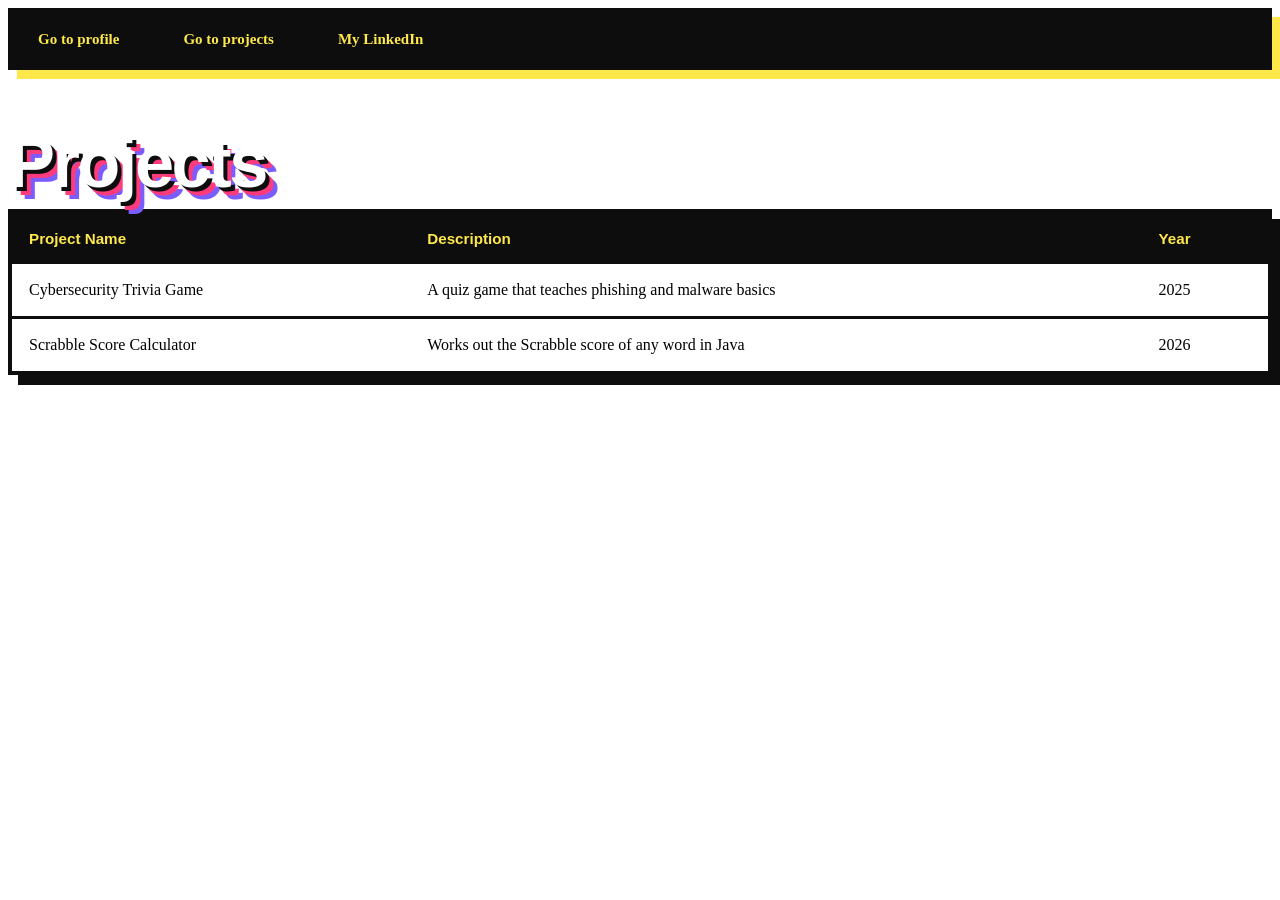
==== projects.html @ 195e0ac7 "Add files via upload" ====
<!DOCTYPE html>
<html lang="en">

<head>
    <meta charset="UTF-8">
    <meta name="viewport" content="width=device-width, initial-scale=1.0">
    <title>My Projects</title>
    <link href="profileStyle.css" rel="stylesheet">
</head>

<body>
    <nav>
        <ul>
            <li><a href="index.html">Go to profile</a></li>
            <li><a href="projects.html">Go to projects</a></li>
            <li><a href="https://www.linkedin.com/" target="_blank">My LinkedIn</a></li>
        </ul>
    </nav>

    <section>
        <h1>Projects</h1>
        <table>
            <thead>
                <tr>
                    <th>Project Name</th>
                    <th>Description</th>
                    <th>Year</th>
                </tr>
            </thead>
            <tbody>
                <tr>
                    <td>Cybersecurity Trivia Game</td>
                    <td>A quiz game that teaches phishing and malware basics</td>
                    <td>2025</td>
                </tr>
                <tr>
                    <td>Scrabble Score Calculator</td>
                    <td>Works out the Scrabble score of any word in Java</td>
                    <td>2026</td>
                </tr>
            </tbody>
        </table>
    </section>
</body>

</html>
---- profileStyle.css ----
Profilestyle · CSS
 
body {
    font-family: 'Space Grotesk', Arial, sans-serif;
    font-size: 17px;
    line-height: 1.6;
    max-width: 880px;
    margin: 0 auto;
    padding: 30px 30px 80px;
    color: #0D0D0D;
    background: linear-gradient(120deg, #FFE94A, #FF9F4A, #FF3B7B, #7B5CFF, #00E5C4, #FFE94A);
    background-size: 400% 400%;
    animation: drift 22s ease infinite;
}
 
@keyframes drift {
    0%   { background-position: 0% 50%; }
    50%  { background-position: 100% 50%; }
    100% { background-position: 0% 50%; }
}
 
nav {
    background-color: #0D0D0D;
    padding: 18px 26px;
    border: 4px solid #0D0D0D;
    box-shadow: 9px 9px 0 #FFE94A;
    margin-bottom: 60px;
}
 
nav a {
    color: #FFE94A;
    text-decoration: none;
    margin-right: 30px;
    font-weight: 700;
    font-size: 15px;
    display: inline-block;
    transition: transform 0.15s, color 0.15s;
}
 
nav a:hover {
    color: #00E5C4;
    transform: translateY(-3px) rotate(-3deg);
}
 
nav ul {
    list-style: none;
    padding: 0;
    margin: 0;
}
 
nav ul li {
    display: inline;
    margin-right: 30px;
}
 
h1 {
    font-family: 'Archivo Black', sans-serif;
    font-size: 4.4rem;
    line-height: 0.95;
    letter-spacing: -2.5px;
    margin: 0 0 12px;
    color: #FFFFFF;
    text-shadow:
        4px 4px 0 #0D0D0D,
        8px 8px 0 #FF3B7B,
        12px 12px 0 #7B5CFF;
    animation: pop 0.7s cubic-bezier(0.34, 1.6, 0.64, 1);
}
 
@keyframes pop {
    0%   { transform: scale(0.75) rotate(-4deg); opacity: 0; }
    100% { transform: scale(1) rotate(0deg); opacity: 1; }
}
 
h2 {
    font-size: 1.15rem;
    font-weight: 700;
    background-color: #0D0D0D;
    color: #00E5C4;
    display: inline-block;
    padding: 7px 18px;
    margin: 0 0 45px;
    transform: rotate(-2deg);
    box-shadow: 4px 4px 0 #FFFFFF;
}
 
h3, h4 {
    font-family: 'Archivo Black', sans-serif;
    font-size: 1.35rem;
    margin: 0 0 16px;
    color: #0D0D0D;
    display: inline-block;
    border-bottom: 5px solid #FF3B7B;
    padding-bottom: 2px;
}
 
p {
    background-color: #FFFFFF;
    border: 4px solid #0D0D0D;
    box-shadow: 10px 10px 0 #0D0D0D;
    padding: 28px 32px;
    margin-bottom: 34px;
    transform: rotate(-0.6deg);
}
 
div {
    background-color: #FFFFFF;
    border: 4px solid #0D0D0D;
    box-shadow: 10px 10px 0 #0D0D0D;
    padding: 26px 32px;
    margin-bottom: 34px;
    transition: transform 0.18s ease, box-shadow 0.18s ease;
}
 
div:nth-of-type(1) { transform: rotate(0.8deg); }
div:nth-of-type(2) { transform: rotate(-1deg); }
div:nth-of-type(3) { transform: rotate(0.6deg); }
div:nth-of-type(4) { transform: rotate(-0.5deg); }
 
div:hover {
    transform: rotate(0deg) scale(1.03);
    box-shadow: 16px 16px 0 #0D0D0D;
}
 
div:nth-of-type(1) h4 { border-bottom-color: #FF3B7B; }
div:nth-of-type(2) h4 { border-bottom-color: #00E5C4; }
div:nth-of-type(3) h4 { border-bottom-color: #7B5CFF; }
 
ul, ol {
    padding-left: 26px;
    margin: 0;
}
 
li {
    margin-bottom: 10px;
    font-weight: 500;
    transition: transform 0.15s;
}
 
li:hover {
    transform: translateX(8px);
}
 
li::marker {
    color: #FF3B7B;
    font-weight: 700;
    font-size: 1.1em;
}
 
table {
    width: 100%;
    border-collapse: separate;
    border-spacing: 0;
    background-color: #FFFFFF;
    border: 4px solid #0D0D0D;
    box-shadow: 10px 10px 0 #0D0D0D;
}
 
th {
    font-family: 'Archivo Black', sans-serif;
    background-color: #0D0D0D;
    color: #FFE94A;
    padding: 17px;
    text-align: left;
    font-size: 0.95rem;
}
 
td {
    padding: 17px;
    border-bottom: 3px solid #0D0D0D;
    font-weight: 500;
}
 
tr:last-child td {
    border-bottom: none;
}
 
tr:hover td {
    background-color: #FFE94A;
}
 
footer p {
    background: transparent;
    border: none;
    box-shadow: none;
    padding: 0;
    margin: 0;
    transform: none;
}
 
footer {
    margin-top: 65px;
    padding: 18px;
    background-color: #0D0D0D;
    color: #FFE94A;
    text-align: center;
    font-size: 14px;
    font-weight: 500;
    border: 4px solid #0D0D0D;
    box-shadow: 10px 10px 0 #FFFFFF;
    transform: rotate(0.4deg);
}
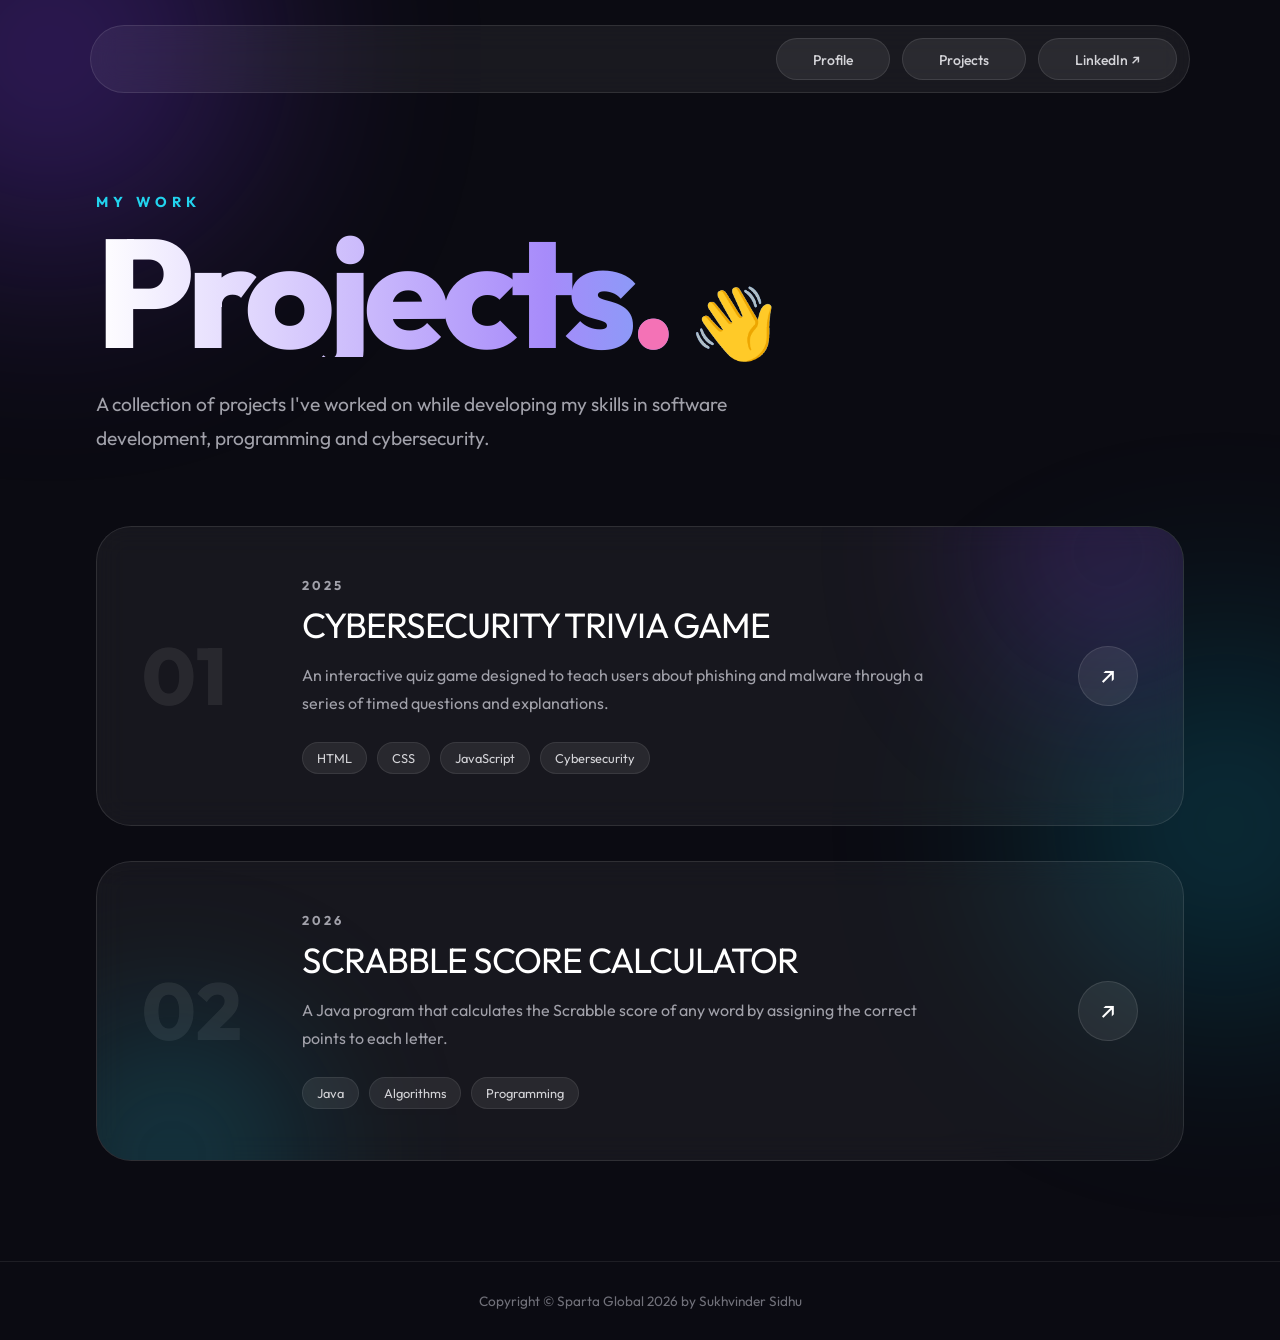
==== commit 2a03e125: "Update projects.html" ====
--- a/projects.html
+++ b/projects.html
@@ -4,43 +4,127 @@
 <head>
     <meta charset="UTF-8">
     <meta name="viewport" content="width=device-width, initial-scale=1.0">
+
+    <meta name="author" content="Sukhvinder Sidhu">
+    <meta name="description" content="Sukhvinder Sidhu's projects">
+
     <title>My Projects</title>
+
     <link href="profileStyle.css" rel="stylesheet">
 </head>
 
 <body>
+
+    <!-- Navigation -->
     <nav>
         <ul>
-            <li><a href="index.html">Go to profile</a></li>
-            <li><a href="projects.html">Go to projects</a></li>
-            <li><a href="https://www.linkedin.com/" target="_blank">My LinkedIn</a></li>
+            <li><a href="index.html">Profile</a></li>
+            <li><a href="projects.html">Projects</a></li>
+            <li>
+                <a href="https://www.linkedin.com/" target="_blank">
+                    LinkedIn ↗
+                </a>
+            </li>
         </ul>
     </nav>
 
-    <section>
-        <h1>Projects</h1>
-        <table>
-            <thead>
-                <tr>
-                    <th>Project Name</th>
-                    <th>Description</th>
-                    <th>Year</th>
-                </tr>
-            </thead>
-            <tbody>
-                <tr>
-                    <td>Cybersecurity Trivia Game</td>
-                    <td>A quiz game that teaches phishing and malware basics</td>
-                    <td>2025</td>
-                </tr>
-                <tr>
-                    <td>Scrabble Score Calculator</td>
-                    <td>Works out the Scrabble score of any word in Java</td>
-                    <td>2026</td>
-                </tr>
-            </tbody>
-        </table>
-    </section>
+
+    <!-- Projects Header -->
+    <header class="projects-header">
+
+        <p class="small-heading">MY WORK</p>
+
+        <h1>Projects<span>.</span></h1>
+
+        <p class="projects-intro">
+            A collection of projects I've worked on while developing
+            my skills in software development, programming and cybersecurity.
+        </p>
+
+    </header>
+
+
+    <!-- Projects -->
+    <main class="projects-container">
+
+        <!-- Project 1 -->
+        <article class="project-card cyber">
+
+            <div class="project-number">
+                01
+            </div>
+
+            <div class="project-content">
+
+                <p class="project-year">2025</p>
+
+                <h2>Cybersecurity Trivia Game</h2>
+
+                <p>
+                    An interactive quiz game designed to teach users
+                    about phishing and malware through a series of
+                    timed questions and explanations.
+                </p>
+
+                <div class="project-tags">
+                    <span>HTML</span>
+                    <span>CSS</span>
+                    <span>JavaScript</span>
+                    <span>Cybersecurity</span>
+                </div>
+
+            </div>
+
+            <div class="project-arrow">
+                ↗
+            </div>
+
+        </article>
+
+
+        <!-- Project 2 -->
+        <article class="project-card scrabble">
+
+            <div class="project-number">
+                02
+            </div>
+
+            <div class="project-content">
+
+                <p class="project-year">2026</p>
+
+                <h2>Scrabble Score Calculator</h2>
+
+                <p>
+                    A Java program that calculates the Scrabble score
+                    of any word by assigning the correct points to
+                    each letter.
+                </p>
+
+                <div class="project-tags">
+                    <span>Java</span>
+                    <span>Algorithms</span>
+                    <span>Programming</span>
+                </div>
+
+            </div>
+
+            <div class="project-arrow">
+                ↗
+            </div>
+
+        </article>
+
+    </main>
+
+
+    <!-- Footer -->
+    <footer>
+        <p>
+            Copyright &copy; Sparta Global 2026 by Sukhvinder Sidhu
+        </p>
+    </footer>
+
 </body>
 
-</html>+</html>
--- a/profileStyle.css
+++ b/profileStyle.css
@@ -1,204 +1,773 @@
-
-Profilestyle · CSS
- 
+@import url('https://fonts.googleapis.com/css2?family=Outfit:wght@300;400;500;600;700;800&display=swap');
+
+* {
+    margin: 0;
+    padding: 0;
+    box-sizing: border-box;
+}
+
 body {
-    font-family: 'Space Grotesk', Arial, sans-serif;
-    font-size: 17px;
-    line-height: 1.6;
-    max-width: 880px;
-    margin: 0 auto;
-    padding: 30px 30px 80px;
-    color: #0D0D0D;
-    background: linear-gradient(120deg, #FFE94A, #FF9F4A, #FF3B7B, #7B5CFF, #00E5C4, #FFE94A);
-    background-size: 400% 400%;
-    animation: drift 22s ease infinite;
-}
- 
-@keyframes drift {
-    0%   { background-position: 0% 50%; }
-    50%  { background-position: 100% 50%; }
-    100% { background-position: 0% 50%; }
-}
- 
+    font-family: 'Outfit', sans-serif;
+    background: #0b0b12;
+    color: white;
+    min-height: 100vh;
+    overflow-x: hidden;
+    position: relative;
+}
+
+/* Background blobs */
+
+body::before {
+    content: "";
+    position: fixed;
+    width: 400px;
+    height: 400px;
+    background: #7c3aed;
+    border-radius: 50%;
+    filter: blur(120px);
+    opacity: 0.35;
+    top: -150px;
+    left: -150px;
+    z-index: -1;
+}
+
+body::after {
+    content: "";
+    position: fixed;
+    width: 350px;
+    height: 350px;
+    background: #06b6d4;
+    border-radius: 50%;
+    filter: blur(120px);
+    opacity: 0.25;
+    right: -120px;
+    bottom: -100px;
+    z-index: -1;
+}
+
+
+/* =========================
+   NAVIGATION
+========================= */
+
 nav {
-    background-color: #0D0D0D;
-    padding: 18px 26px;
-    border: 4px solid #0D0D0D;
-    box-shadow: 9px 9px 0 #FFE94A;
-    margin-bottom: 60px;
-}
- 
+    width: 90%;
+    max-width: 1100px;
+    margin: 25px auto;
+
+    display: flex;
+    justify-content: flex-end;
+    gap: 12px;
+
+    padding: 12px;
+
+    background: rgba(255, 255, 255, 0.06);
+    border: 1px solid rgba(255, 255, 255, 0.1);
+    border-radius: 50px;
+
+    backdrop-filter: blur(15px);
+}
+
 nav a {
-    color: #FFE94A;
     text-decoration: none;
-    margin-right: 30px;
-    font-weight: 700;
-    font-size: 15px;
-    display: inline-block;
-    transition: transform 0.15s, color 0.15s;
-}
- 
-nav a:hover {
-    color: #00E5C4;
-    transform: translateY(-3px) rotate(-3deg);
-}
- 
-nav ul {
-    list-style: none;
-    padding: 0;
-    margin: 0;
-}
- 
-nav ul li {
-    display: inline;
-    margin-right: 30px;
-}
- 
-h1 {
-    font-family: 'Archivo Black', sans-serif;
-    font-size: 4.4rem;
-    line-height: 0.95;
-    letter-spacing: -2.5px;
-    margin: 0 0 12px;
-    color: #FFFFFF;
-    text-shadow:
-        4px 4px 0 #0D0D0D,
-        8px 8px 0 #FF3B7B,
-        12px 12px 0 #7B5CFF;
-    animation: pop 0.7s cubic-bezier(0.34, 1.6, 0.64, 1);
-}
- 
-@keyframes pop {
-    0%   { transform: scale(0.75) rotate(-4deg); opacity: 0; }
-    100% { transform: scale(1) rotate(0deg); opacity: 1; }
-}
- 
-h2 {
-    font-size: 1.15rem;
-    font-weight: 700;
-    background-color: #0D0D0D;
-    color: #00E5C4;
-    display: inline-block;
-    padding: 7px 18px;
-    margin: 0 0 45px;
-    transform: rotate(-2deg);
-    box-shadow: 4px 4px 0 #FFFFFF;
-}
- 
-h3, h4 {
-    font-family: 'Archivo Black', sans-serif;
-    font-size: 1.35rem;
-    margin: 0 0 16px;
-    color: #0D0D0D;
-    display: inline-block;
-    border-bottom: 5px solid #FF3B7B;
-    padding-bottom: 2px;
-}
- 
-p {
-    background-color: #FFFFFF;
-    border: 4px solid #0D0D0D;
-    box-shadow: 10px 10px 0 #0D0D0D;
-    padding: 28px 32px;
-    margin-bottom: 34px;
-    transform: rotate(-0.6deg);
-}
- 
-div {
-    background-color: #FFFFFF;
-    border: 4px solid #0D0D0D;
-    box-shadow: 10px 10px 0 #0D0D0D;
-    padding: 26px 32px;
-    margin-bottom: 34px;
-    transition: transform 0.18s ease, box-shadow 0.18s ease;
-}
- 
-div:nth-of-type(1) { transform: rotate(0.8deg); }
-div:nth-of-type(2) { transform: rotate(-1deg); }
-div:nth-of-type(3) { transform: rotate(0.6deg); }
-div:nth-of-type(4) { transform: rotate(-0.5deg); }
- 
-div:hover {
-    transform: rotate(0deg) scale(1.03);
-    box-shadow: 16px 16px 0 #0D0D0D;
-}
- 
-div:nth-of-type(1) h4 { border-bottom-color: #FF3B7B; }
-div:nth-of-type(2) h4 { border-bottom-color: #00E5C4; }
-div:nth-of-type(3) h4 { border-bottom-color: #7B5CFF; }
- 
-ul, ol {
-    padding-left: 26px;
-    margin: 0;
-}
- 
-li {
-    margin-bottom: 10px;
-    font-weight: 500;
-    transition: transform 0.15s;
-}
- 
-li:hover {
-    transform: translateX(8px);
-}
- 
-li::marker {
-    color: #FF3B7B;
-    font-weight: 700;
-    font-size: 1.1em;
-}
- 
-table {
-    width: 100%;
-    border-collapse: separate;
-    border-spacing: 0;
-    background-color: #FFFFFF;
-    border: 4px solid #0D0D0D;
-    box-shadow: 10px 10px 0 #0D0D0D;
-}
- 
-th {
-    font-family: 'Archivo Black', sans-serif;
-    background-color: #0D0D0D;
-    color: #FFE94A;
-    padding: 17px;
-    text-align: left;
-    font-size: 0.95rem;
-}
- 
-td {
-    padding: 17px;
-    border-bottom: 3px solid #0D0D0D;
-    font-weight: 500;
-}
- 
-tr:last-child td {
-    border-bottom: none;
-}
- 
-tr:hover td {
-    background-color: #FFE94A;
-}
- 
-footer p {
-    background: transparent;
-    border: none;
-    box-shadow: none;
-    padding: 0;
-    margin: 0;
-    transform: none;
-}
- 
-footer {
-    margin-top: 65px;
-    padding: 18px;
-    background-color: #0D0D0D;
-    color: #FFE94A;
-    text-align: center;
+    color: #d4d4d8;
+
+    padding: 10px 18px;
+
+    border-radius: 30px;
+
     font-size: 14px;
     font-weight: 500;
-    border: 4px solid #0D0D0D;
-    box-shadow: 10px 10px 0 #FFFFFF;
-    transform: rotate(0.4deg);
-}
- 
+
+    transition: 0.3s;
+}
+
+nav a:hover {
+    background: white;
+    color: #111;
+    transform: translateY(-3px);
+}
+
+
+/* =========================
+   HERO
+========================= */
+
+h1 {
+    margin-top: 90px;
+    margin-left: 8%;
+
+    font-size: clamp(4rem, 10vw, 9rem);
+    line-height: 0.85;
+
+    font-weight: 800;
+    letter-spacing: -6px;
+
+    max-width: 900px;
+
+    background: linear-gradient(
+        90deg,
+        #ffffff,
+        #a78bfa,
+        #22d3ee
+    );
+
+    -webkit-background-clip: text;
+    -webkit-text-fill-color: transparent;
+
+    animation: fadeUp 1s ease;
+}
+
+h1::after {
+    content: "👋";
+    font-size: 70px;
+    margin-left: 20px;
+
+    -webkit-text-fill-color: initial;
+}
+
+
+h2 {
+    margin-left: 9%;
+    margin-top: 25px;
+
+    font-size: 1.2rem;
+    font-weight: 400;
+
+    color: #a1a1aa;
+
+    letter-spacing: 5px;
+    text-transform: uppercase;
+}
+
+
+/* =========================
+   INTRODUCTION
+========================= */
+
+body > p {
+    width: 75%;
+    max-width: 850px;
+
+    margin: 80px auto 60px;
+
+    font-size: 1.25rem;
+    line-height: 1.8;
+
+    color: #d4d4d8;
+
+    padding: 35px;
+
+    background: linear-gradient(
+        135deg,
+        rgba(124, 58, 237, 0.15),
+        rgba(6, 182, 212, 0.08)
+    );
+
+    border-radius: 30px;
+
+    border: 1px solid rgba(255, 255, 255, 0.1);
+
+    position: relative;
+
+    box-shadow:
+        0 30px 80px rgba(0, 0, 0, 0.3);
+
+    transform: rotate(-1deg);
+
+    transition: 0.4s;
+}
+
+body > p:hover {
+    transform: rotate(0deg) translateY(-5px);
+}
+
+
+/* little quote decoration */
+
+body > p::before {
+    content: "“";
+    position: absolute;
+
+    font-size: 100px;
+    color: #7c3aed;
+
+    top: -45px;
+    left: 20px;
+
+    opacity: 0.7;
+}
+
+
+/* =========================
+   CARDS
+========================= */
+
+body > div {
+    width: 80%;
+    max-width: 900px;
+
+    margin: 30px auto;
+
+    padding: 35px;
+
+    border-radius: 30px;
+
+    background: rgba(255, 255, 255, 0.05);
+
+    border: 1px solid rgba(255, 255, 255, 0.1);
+
+    backdrop-filter: blur(15px);
+
+    position: relative;
+
+    transition: 0.4s;
+}
+
+
+/* Different card positions */
+
+body > div:nth-of-type(1) {
+    transform: rotate(1deg);
+    border-left: 5px solid #a78bfa;
+}
+
+body > div:nth-of-type(2) {
+    transform: rotate(-1deg);
+    border-left: 5px solid #22d3ee;
+}
+
+body > div:nth-of-type(3) {
+    transform: rotate(1deg);
+    border-left: 5px solid #f472b6;
+}
+
+body > div:hover {
+    transform: rotate(0deg) scale(1.02);
+    background: rgba(255, 255, 255, 0.08);
+
+    box-shadow:
+        0 25px 70px rgba(0, 0, 0, 0.35);
+}
+
+
+/* =========================
+   SECTION HEADINGS
+========================= */
+
+h4 {
+    font-size: 2rem;
+    margin-bottom: 20px;
+
+    display: inline-block;
+
+    background: linear-gradient(
+        90deg,
+        #a78bfa,
+        #22d3ee
+    );
+
+    -webkit-background-clip: text;
+    -webkit-text-fill-color: transparent;
+}
+
+
+/* =========================
+   LISTS
+========================= */
+
+ul,
+ol {
+    list-style: none;
+    display: flex;
+    flex-wrap: wrap;
+    gap: 12px;
+}
+
+li {
+    padding: 10px 18px;
+
+    border-radius: 50px;
+
+    background: rgba(255, 255, 255, 0.08);
+
+    border: 1px solid rgba(255, 255, 255, 0.1);
+
+    color: #d4d4d8;
+
+    transition: 0.3s;
+}
+
+
+/* Skills */
+
+body > div:nth-of-type(1) li:hover {
+    background: #7c3aed;
+    color: white;
+    transform: rotate(-4deg) translateY(-4px);
+}
+
+
+/* Hobbies */
+
+body > div:nth-of-type(2) li:hover {
+    background: #06b6d4;
+    color: white;
+    transform: rotate(4deg) translateY(-4px);
+}
+
+
+/* Goals */
+
+body > div:nth-of-type(3) li:hover {
+    background: #ec4899;
+    color: white;
+    transform: rotate(-4deg) translateY(-4px);
+}
+
+
+/* Numbered goals */
+
+ol {
+    counter-reset: goals;
+}
+
+ol li::before {
+    counter-increment: goals;
+    content: "0" counter(goals);
+
+    margin-right: 8px;
+
+    color: #f472b6;
+    font-weight: 800;
+}
+
+
+/* =========================
+   FOOTER
+========================= */
+
+footer {
+    margin-top: 100px;
+
+    padding: 30px;
+
+    text-align: center;
+
+    color: #71717a;
+
+    border-top: 1px solid rgba(255, 255, 255, 0.08);
+}
+
+footer p {
+    font-size: 0.85rem;
+}
+
+
+/* =========================
+   ANIMATIONS
+========================= */
+
+@keyframes fadeUp {
+
+    from {
+        opacity: 0;
+        transform: translateY(40px);
+    }
+
+    to {
+        opacity: 1;
+        transform: translateY(0);
+    }
+}
+
+
+/* =========================
+   MOBILE
+========================= */
+
+@media (max-width: 700px) {
+
+    nav {
+        justify-content: center;
+        flex-wrap: wrap;
+    }
+
+    h1 {
+        margin-left: 7%;
+        margin-top: 60px;
+
+        font-size: 4rem;
+        letter-spacing: -3px;
+    }
+
+    h1::after {
+        font-size: 40px;
+    }
+
+    h2 {
+        margin-left: 8%;
+        font-size: 0.9rem;
+    }
+
+    body > p {
+        width: 90%;
+        font-size: 1rem;
+        padding: 25px;
+    }
+
+    body > div {
+        width: 90%;
+        padding: 25px;
+    }
+
+    h4 {
+        font-size: 1.6rem;
+    }
+}
+/* ========================================
+   PROJECTS PAGE
+======================================== */
+
+.projects-header {
+    width: 85%;
+    max-width: 1100px;
+    margin: 100px auto 70px;
+}
+
+.small-heading {
+    color: #22d3ee;
+    font-size: 0.9rem;
+    font-weight: 700;
+    letter-spacing: 5px;
+    margin-bottom: 15px;
+}
+
+.projects-header h1 {
+    margin: 0;
+    font-size: clamp(5rem, 12vw, 10rem);
+    letter-spacing: -7px;
+}
+
+.projects-header h1 span {
+    color: #f472b6;
+    -webkit-text-fill-color: #f472b6;
+}
+
+.projects-intro {
+    max-width: 650px;
+    margin-top: 30px;
+
+    color: #a1a1aa;
+    font-size: 1.2rem;
+    line-height: 1.8;
+}
+
+
+/* ========================================
+   PROJECT CONTAINER
+======================================== */
+
+.projects-container {
+    width: 85%;
+    max-width: 1100px;
+    margin: auto;
+
+    display: flex;
+    flex-direction: column;
+    gap: 35px;
+}
+
+
+/* ========================================
+   PROJECT CARD
+======================================== */
+
+.project-card {
+    position: relative;
+
+    min-height: 300px;
+
+    display: flex;
+    align-items: center;
+    gap: 40px;
+
+    padding: 45px;
+
+    border-radius: 35px;
+
+    background: rgba(255, 255, 255, 0.05);
+
+    border: 1px solid rgba(255, 255, 255, 0.1);
+
+    overflow: hidden;
+
+    backdrop-filter: blur(15px);
+
+    transition: 0.4s ease;
+}
+
+
+/* Glow behind cards */
+
+.project-card::before {
+    content: "";
+
+    position: absolute;
+
+    width: 250px;
+    height: 250px;
+
+    border-radius: 50%;
+
+    filter: blur(90px);
+
+    opacity: 0.25;
+
+    transition: 0.4s;
+}
+
+
+/* Cybersecurity card */
+
+.project-card.cyber::before {
+    background: #7c3aed;
+    top: -100px;
+    right: -50px;
+}
+
+
+/* Scrabble card */
+
+.project-card.scrabble::before {
+    background: #06b6d4;
+    bottom: -120px;
+    left: -50px;
+}
+
+
+/* Coming soon */
+
+.project-card.coming-soon::before {
+    background: #ec4899;
+    top: -100px;
+    right: 100px;
+}
+
+
+/* Hover */
+
+.project-card:hover {
+    transform: translateY(-8px) scale(1.01);
+
+    border-color: rgba(255, 255, 255, 0.25);
+
+    box-shadow:
+        0 30px 80px rgba(0, 0, 0, 0.4);
+}
+
+.project-card:hover::before {
+    transform: scale(1.4);
+    opacity: 0.4;
+}
+
+
+/* ========================================
+   PROJECT NUMBER
+======================================== */
+
+.project-number {
+    font-size: 5rem;
+    font-weight: 800;
+
+    color: rgba(255, 255, 255, 0.08);
+
+    line-height: 1;
+
+    min-width: 120px;
+
+    transition: 0.4s;
+}
+
+.project-card:hover .project-number {
+    color: rgba(255, 255, 255, 0.18);
+}
+
+
+/* ========================================
+   PROJECT CONTENT
+======================================== */
+
+.project-content {
+    position: relative;
+    z-index: 2;
+
+    flex: 1;
+}
+
+.project-year {
+    color: #a1a1aa;
+
+    font-size: 0.8rem;
+    font-weight: 700;
+
+    letter-spacing: 3px;
+
+    margin-bottom: 10px;
+}
+
+.project-content h2 {
+    margin: 0 0 15px;
+
+    font-size: 2.2rem;
+
+    letter-spacing: -1px;
+
+    color: white;
+}
+
+.project-content > p:not(.project-year) {
+    color: #a1a1aa;
+
+    max-width: 650px;
+
+    line-height: 1.7;
+}
+
+
+/* ========================================
+   PROJECT TAGS
+======================================== */
+
+.project-tags {
+    display: flex;
+
+    flex-wrap: wrap;
+
+    gap: 10px;
+
+    margin-top: 25px;
+}
+
+.project-tags span {
+    padding: 7px 14px;
+
+    border-radius: 50px;
+
+    font-size: 0.8rem;
+
+    color: #d4d4d8;
+
+    background: rgba(255, 255, 255, 0.08);
+
+    border: 1px solid rgba(255, 255, 255, 0.08);
+
+    transition: 0.3s;
+}
+
+.project-tags span:hover {
+    background: white;
+    color: #111;
+}
+
+
+/* ========================================
+   PROJECT ARROW
+======================================== */
+
+.project-arrow {
+    position: relative;
+    z-index: 2;
+
+    width: 60px;
+    height: 60px;
+
+    display: flex;
+    align-items: center;
+    justify-content: center;
+
+    border-radius: 50%;
+
+    font-size: 1.5rem;
+
+    background: rgba(255, 255, 255, 0.08);
+
+    border: 1px solid rgba(255, 255, 255, 0.1);
+
+    transition: 0.4s;
+}
+
+.project-card:hover .project-arrow {
+    background: white;
+    color: #111;
+
+    transform: rotate(45deg);
+}
+
+
+/* ========================================
+   COMING SOON CARD
+======================================== */
+
+.coming-soon {
+    opacity: 0.65;
+
+    border-style: dashed;
+}
+
+.coming-soon:hover {
+    opacity: 1;
+}
+
+
+/* ========================================
+   MOBILE
+======================================== */
+
+@media (max-width: 700px) {
+
+    .projects-header {
+        width: 90%;
+        margin-top: 70px;
+    }
+
+    .projects-header h1 {
+        font-size: 5rem;
+        letter-spacing: -4px;
+    }
+
+    .projects-intro {
+        font-size: 1rem;
+    }
+
+    .projects-container {
+        width: 90%;
+    }
+
+    .project-card {
+        flex-direction: column;
+        align-items: flex-start;
+
+        padding: 30px;
+
+        gap: 15px;
+    }
+
+    .project-number {
+        font-size: 3rem;
+        min-width: auto;
+    }
+
+    .project-content h2 {
+        font-size: 1.7rem;
+    }
+
+    .project-arrow {
+        position: absolute;
+        top: 25px;
+        right: 25px;
+
+        width: 45px;
+        height: 45px;
+    }
+}
